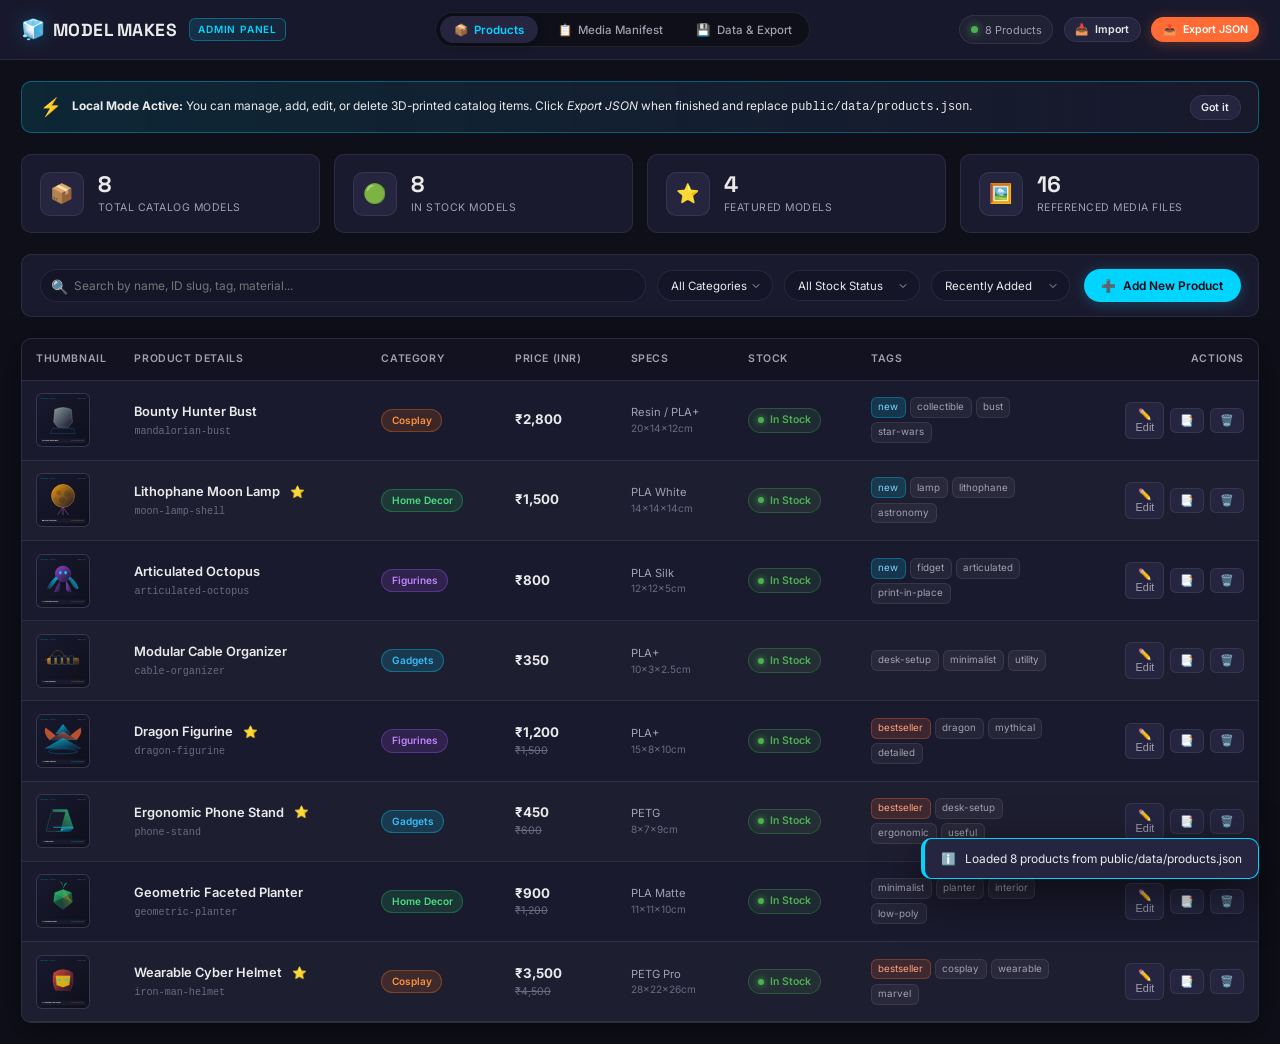
==== admin/admin.html @ 22fdd760 "Initial commit: Model Makes static storefront and admin panel" ====
<!DOCTYPE html>
<html lang="en">
<head>
  <meta charset="UTF-8">
  <meta name="viewport" content="width=device-width, initial-scale=1.0">
  <title>Model Makes — Local Admin Panel</title>
  
  <!-- Google Fonts: Inter & Space Grotesk -->
  <link rel="preconnect" href="https://fonts.googleapis.com">
  <link rel="preconnect" href="https://fonts.gstatic.com" crossorigin>
  <link href="https://fonts.googleapis.com/css2?family=Inter:wght@400;500;600;700&family=Space+Grotesk:wght@500;600;700&display=swap" rel="stylesheet">
  
  <!-- Admin Stylesheet -->
  <link rel="stylesheet" href="admin.css">
</head>
<body>

  <!-- Top Sticky Navigation Bar -->
  <header class="admin-header">
    <div class="header-container">
      <div class="brand-section">
        <div class="brand-logo">
          <span class="cube-icon">🧊</span>
          <span>MODEL MAKES</span>
        </div>
        <span class="brand-tag">Admin Panel</span>
      </div>

      <!-- Center Tabs -->
      <nav class="header-nav" aria-label="Main Navigation">
        <button id="nav-tab-products" class="nav-tab-btn active" data-tab="products">
          <span>📦</span> Products
        </button>
        <button id="nav-tab-manifest" class="nav-tab-btn" data-tab="manifest">
          <span>📋</span> Media Manifest
        </button>
        <button id="nav-tab-data" class="nav-tab-btn" data-tab="data">
          <span>💾</span> Data & Export
        </button>
      </nav>

      <!-- Right Header Actions -->
      <div class="header-actions">
        <div class="status-pill" id="storage-status-pill" title="Synchronized with local browser storage">
          <span class="status-dot synced" id="sync-dot"></span>
          <span id="product-count-badge">0 Products</span>
        </div>
        <button id="btn-quick-import" class="btn btn-secondary btn-sm" title="Import products.json">
          <span>📥</span> Import
        </button>
        <button id="btn-quick-export" class="btn btn-cta btn-sm" title="Export updated products.json">
          <span>📤</span> Export JSON
        </button>
      </div>
    </div>
  </header>

  <!-- Main Content Wrapper -->
  <main class="app-container">

    <!-- Information / CORS Notice Banner -->
    <section id="notice-banner" class="notice-banner">
      <div class="notice-content">
        <span class="notice-icon">⚡</span>
        <div>
          <strong>Local Mode Active:</strong> You can manage, add, edit, or delete 3D-printed catalog items. Click <em>Export JSON</em> when finished and replace <code>public/data/products.json</code>.
        </div>
      </div>
      <div class="notice-actions">
        <button id="btn-dismiss-notice" class="btn btn-secondary btn-sm">Got it</button>
      </div>
    </section>

    <!-- ==================== VIEW 1: PRODUCTS ==================== -->
    <section id="view-products" class="tab-view active">
      
      <!-- Stats Row -->
      <div class="stats-grid">
        <div class="stat-card">
          <div class="stat-icon-wrap">📦</div>
          <div class="stat-info">
            <div class="stat-value" id="stat-total-products">0</div>
            <div class="stat-label">Total Catalog Models</div>
          </div>
        </div>
        <div class="stat-card">
          <div class="stat-icon-wrap" style="color: var(--success);">🟢</div>
          <div class="stat-info">
            <div class="stat-value" id="stat-instock-products">0</div>
            <div class="stat-label">In Stock Models</div>
          </div>
        </div>
        <div class="stat-card">
          <div class="stat-icon-wrap" style="color: #FBBF24;">⭐</div>
          <div class="stat-info">
            <div class="stat-value" id="stat-featured-products">0</div>
            <div class="stat-label">Featured Models</div>
          </div>
        </div>
        <div class="stat-card">
          <div class="stat-icon-wrap" style="color: var(--accent);">🖼️</div>
          <div class="stat-info">
            <div class="stat-value" id="stat-media-assets">0</div>
            <div class="stat-label">Referenced Media Files</div>
          </div>
        </div>
      </div>

      <!-- Action & Filter Toolbar -->
      <div class="toolbar-card">
        <div class="toolbar-filters">
          <!-- Search Input -->
          <div class="search-box">
            <span class="search-icon">🔍</span>
            <input type="search" id="input-search" class="search-input" placeholder="Search by name, ID slug, tag, material...">
          </div>

          <!-- Category Filter -->
          <select id="select-filter-category" class="filter-select">
            <option value="all">All Categories</option>
            <option value="figurines">Figurines</option>
            <option value="gadgets">Gadgets</option>
            <option value="home-decor">Home Decor</option>
            <option value="cosplay">Cosplay</option>
          </select>

          <!-- Stock Filter -->
          <select id="select-filter-stock" class="filter-select">
            <option value="all">All Stock Status</option>
            <option value="inStock">In Stock Only</option>
            <option value="outOfStock">Out of Stock Only</option>
          </select>

          <!-- Sort Order -->
          <select id="select-sort" class="filter-select">
            <option value="newest">Recently Added</option>
            <option value="updated">Recently Updated</option>
            <option value="name-asc">Name (A-Z)</option>
            <option value="price-asc">Price: Low to High</option>
            <option value="price-desc">Price: High to Low</option>
          </select>
        </div>

        <button id="btn-open-add-modal" class="btn btn-accent">
          <span>➕</span> Add New Product
        </button>
      </div>

      <!-- Product List / Table -->
      <div class="table-wrapper">
        <table class="products-table" id="products-table">
          <thead>
            <tr>
              <th style="width: 70px;">Thumbnail</th>
              <th>Product Details</th>
              <th>Category</th>
              <th>Price (INR)</th>
              <th>Specs</th>
              <th>Stock</th>
              <th>Tags</th>
              <th style="text-align: right; width: 140px;">Actions</th>
            </tr>
          </thead>
          <tbody id="products-table-body">
            <!-- Dynamically populated via admin.js -->
          </tbody>
        </table>

        <!-- Empty State Container -->
        <div id="table-empty-state" class="empty-state" style="display: none;">
          <div class="empty-icon">🧊</div>
          <div class="empty-title">No products found</div>
          <div class="empty-desc">Try clearing your search filters or click "Add New Product" to create your first 3D-printed model item.</div>
          <button id="btn-empty-add" class="btn btn-accent btn-sm">➕ Add Product</button>
        </div>
      </div>
    </section>

    <!-- ==================== VIEW 2: MEDIA MANIFEST ==================== -->
    <section id="view-manifest" class="tab-view" style="display: none;">
      <div class="manifest-container">
        
        <div class="manifest-header-card">
          <div class="manifest-title-wrap">
            <h2>Media Manifest & Asset Checklist</h2>
            <p>Lists all media files referenced in <code>products.json</code>. Place these files in your <code>public/assets/images/</code> or <code>public/assets/videos/</code> folders.</p>
          </div>
          <div style="display: flex; gap: 0.5rem; flex-wrap: wrap;">
            <button id="btn-copy-manifest-list" class="btn btn-secondary btn-sm">
              <span>📋</span> Copy Path List
            </button>
            <button id="btn-copy-powershell-cmd" class="btn btn-primary btn-sm">
              <span>💻</span> Copy PowerShell Setup Script
            </button>
          </div>
        </div>

        <div id="manifest-summary-stats" style="color: var(--text-secondary); font-size: 0.85rem;">
          <!-- Dynamically populated -->
        </div>

        <div class="manifest-grid" id="manifest-grid">
          <!-- Dynamically populated via admin.js -->
        </div>
      </div>
    </section>

    <!-- ==================== VIEW 3: DATA MANAGEMENT ==================== -->
    <section id="view-data" class="tab-view" style="display: none;">
      <div class="data-mgmt-grid">

        <!-- Import Section -->
        <div class="data-card">
          <h2 class="data-card-title">
            <span>📥</span> Import Products JSON
          </h2>
          <p style="color: var(--text-secondary); font-size: 0.82rem;">
            Upload your existing <code>products.json</code> file, paste raw JSON, or attempt to load directly from the local dev server.
          </p>

          <!-- File Upload Zone -->
          <div class="file-drop-zone" id="json-drop-zone">
            <div class="file-drop-icon">📄</div>
            <div class="file-drop-text"><strong>Click to browse</strong> or drag & drop <code>products.json</code> here</div>
            <div class="file-drop-hint">Supports JSON files up to 10MB</div>
            <input type="file" id="input-json-file" accept=".json,application/json" style="display: none;">
          </div>

          <div style="display: flex; align-items: center; justify-content: space-between; margin-top: 0.5rem;">
            <label for="textarea-json-import" style="font-weight: 600; font-size: 0.78rem; color: var(--text-secondary);">Or Paste Raw JSON:</label>
            <button id="btn-try-fetch-server" class="btn btn-secondary btn-sm" title="Try fetching ../public/data/products.json">
              <span>🌐</span> Fetch from Server
            </button>
          </div>

          <textarea id="textarea-json-import" class="json-textarea" placeholder="Paste your products JSON array here... [ { &quot;id&quot;: ... } ]"></textarea>

          <div style="display: flex; gap: 0.75rem; justify-content: flex-end; align-items: center;">
            <label class="toggle-wrapper" style="font-size: 0.78rem; color: var(--text-secondary);">
              <input type="checkbox" id="check-import-merge" style="display:none;">
              <span class="toggle-switch"></span>
              Merge with existing products
            </label>
            <button id="btn-parse-json-import" class="btn btn-accent">Import Data</button>
          </div>
        </div>

        <!-- Export & Catalog Tools Section -->
        <div class="data-card">
          <h2 class="data-card-title">
            <span>📤</span> Export & Catalog Tools
          </h2>
          <p style="color: var(--text-secondary); font-size: 0.82rem;">
            Download your modified products database or copy raw JSON into your clipboard to paste into <code>public/data/products.json</code>.
          </p>

          <div style="display: flex; gap: 0.75rem; flex-wrap: wrap;">
            <button id="btn-download-json" class="btn btn-cta">
              <span>💾</span> Download products.json
            </button>
            <button id="btn-copy-raw-json" class="btn btn-secondary">
              <span>📋</span> Copy to Clipboard
            </button>
          </div>

          <div>
            <div style="display: flex; justify-content: space-between; align-items: center; margin-bottom: 0.4rem;">
              <span style="font-weight: 600; font-size: 0.78rem; color: var(--text-secondary);">Live JSON Output Preview:</span>
              <span id="json-size-indicator" style="font-size: 0.72rem; color: var(--text-muted);">0 bytes</span>
            </div>
            <textarea id="textarea-json-preview" class="json-textarea" readonly style="min-height: 180px;"></textarea>
          </div>

          <hr style="border: none; border-top: 1px solid var(--border);">

          <!-- Reset / Sample Data -->
          <div style="display: flex; flex-direction: column; gap: 0.75rem;">
            <h3 style="font-size: 0.85rem; color: var(--text-secondary);">Quick Catalog Presets:</h3>
            <div style="display: flex; gap: 0.75rem; flex-wrap: wrap;">
              <button id="btn-load-sample-data" class="btn btn-secondary btn-sm">
                <span>🪄</span> Reset to Sample Catalog
              </button>
              <button id="btn-clear-all-data" class="btn btn-danger btn-sm">
                <span>🗑️</span> Clear All Products
              </button>
            </div>
          </div>
        </div>

      </div>
    </section>

  </main>

  <!-- ==================== ADD / EDIT PRODUCT MODAL ==================== -->
  <div id="product-modal-backdrop" class="modal-backdrop">
    <div class="modal-card" role="dialog" aria-modal="true" aria-labelledby="modal-headline">
      
      <!-- Modal Header -->
      <div class="modal-header">
        <h2 id="modal-headline" class="modal-title">
          <span id="modal-title-icon">➕</span>
          <span id="modal-title-text">Add New Product</span>
        </h2>
        <button id="btn-modal-close" class="btn-close" aria-label="Close modal">&times;</button>
      </div>

      <!-- Modal Body (Form) -->
      <form id="product-form" class="modal-body" novalidate>
        
        <!-- Section 1: Basic Information -->
        <div class="form-section">
          <h3 class="section-title"><span>🏷️</span> Basic Information</h3>
          
          <div class="form-grid-2">
            <!-- Product Name -->
            <div class="form-group">
              <label class="form-label" for="form-name">
                <span>Product Name <span class="required">*</span></span>
              </label>
              <input type="text" id="form-name" class="form-input" placeholder="e.g. Dragon Figurine" required>
              <div id="error-name" class="form-hint" style="color: var(--danger); display: none;">Name is required</div>
            </div>

            <!-- Slug / ID -->
            <div class="form-group">
              <label class="form-label" for="form-slug">
                <span>Slug / ID <span class="required">*</span></span>
                <span class="form-hint">Used in URLs & assets</span>
              </label>
              <div class="slug-input-wrap">
                <input type="text" id="form-slug" class="form-input" placeholder="e.g. dragon-figurine" required>
                <button type="button" id="btn-slug-lock" class="btn-slug-lock" title="Toggle slug auto-generation">🔒</button>
              </div>
              <div id="error-slug" class="form-hint" style="color: var(--danger); display: none;">Valid unique slug is required</div>
            </div>
          </div>

          <div class="form-grid-2">
            <!-- Category -->
            <div class="form-group">
              <label class="form-label" for="form-category">
                <span>Category <span class="required">*</span></span>
              </label>
              <select id="form-category" class="form-select" required>
                <option value="figurines">Figurines</option>
                <option value="gadgets">Gadgets</option>
                <option value="home-decor">Home Decor</option>
                <option value="cosplay">Cosplay</option>
              </select>
            </div>

            <!-- Tags Selection -->
            <div class="form-group">
              <label class="form-label">
                <span>Tags</span>
                <span class="form-hint">Badges & highlights</span>
              </label>
              <div class="tags-selector-wrap" id="tags-selector-container">
                <span class="tag-select-pill" data-tag="new">✨ new</span>
                <span class="tag-select-pill" data-tag="bestseller">🔥 bestseller</span>
                <span class="tag-select-pill" data-tag="limited">⚡ limited</span>
                <span class="tag-select-pill" data-tag="custom">🛠️ custom</span>
                <div class="custom-tag-input-wrap">
                  <input type="text" id="input-custom-tag" class="form-input custom-tag-input" placeholder="+ custom tag">
                  <button type="button" id="btn-add-custom-tag" class="btn btn-secondary btn-sm" style="padding: 0.35rem 0.55rem;">+</button>
                </div>
              </div>
            </div>
          </div>

          <!-- Description -->
          <div class="form-group">
            <label class="form-label" for="form-description">
              <span>Description</span>
              <span class="form-hint">Maker notes, finish details & dimensions</span>
            </label>
            <textarea id="form-description" class="form-textarea" placeholder="Detailed dragon model, 15cm tall. PLA+ with hand-painted finish."></textarea>
          </div>
        </div>

        <!-- Section 2: Pricing & Inventory -->
        <div class="form-section">
          <h3 class="section-title"><span>💰</span> Pricing & Inventory</h3>
          
          <div class="form-grid-4">
            <!-- Price -->
            <div class="form-group">
              <label class="form-label" for="form-price">
                <span>Price (₹) <span class="required">*</span></span>
              </label>
              <input type="number" id="form-price" class="form-input" min="0" step="1" placeholder="1200" required>
              <div id="error-price" class="form-hint" style="color: var(--danger); display: none;">Must be a positive number</div>
            </div>

            <!-- MRP -->
            <div class="form-group">
              <label class="form-label" for="form-mrp">
                <span>MRP (₹ Strikethrough)</span>
              </label>
              <input type="number" id="form-mrp" class="form-input" min="0" step="1" placeholder="1500">
            </div>

            <!-- In Stock Toggle -->
            <div class="form-group">
              <label class="form-label">
                <span>Inventory Status</span>
              </label>
              <label class="toggle-wrapper">
                <input type="checkbox" id="form-instock" checked style="display:none;">
                <span class="toggle-switch"></span>
                <span id="label-instock-status" style="font-weight: 500;">In Stock</span>
              </label>
            </div>

            <!-- Featured Toggle -->
            <div class="form-group">
              <label class="form-label">
                <span>Featured Showcase</span>
              </label>
              <label class="toggle-wrapper">
                <input type="checkbox" id="form-featured" style="display:none;">
                <span class="toggle-switch"></span>
                <span id="label-featured-status" style="font-weight: 500;">Homepage Star</span>
              </label>
            </div>
          </div>
        </div>

        <!-- Section 3: Technical 3D-Print Specifications -->
        <div class="form-section">
          <h3 class="section-title"><span>⚙️</span> 3D-Print Specifications</h3>
          
          <div class="form-grid-4">
            <!-- Material -->
            <div class="form-group">
              <label class="form-label" for="form-material">
                <span>Material</span>
              </label>
              <input type="text" id="form-material" class="form-input" list="material-suggestions" placeholder="PLA+">
              <datalist id="material-suggestions">
                <option value="PLA">
                <option value="PLA+">
                <option value="Silk PLA">
                <option value="PETG">
                <option value="ABS">
                <option value="TPU">
                <option value="Resin">
                <option value="Carbon Fiber PLA">
              </datalist>
            </div>

            <!-- Dimensions -->
            <div class="form-group">
              <label class="form-label" for="form-dimensions">
                <span>Dimensions</span>
              </label>
              <input type="text" id="form-dimensions" class="form-input" placeholder="15 × 8 × 10 cm">
            </div>

            <!-- Weight -->
            <div class="form-group">
              <label class="form-label" for="form-weight">
                <span>Weight</span>
              </label>
              <input type="text" id="form-weight" class="form-input" placeholder="120g">
            </div>

            <!-- Print Time -->
            <div class="form-group">
              <label class="form-label" for="form-print-time">
                <span>Print Time</span>
              </label>
              <input type="text" id="form-print-time" class="form-input" placeholder="6 hours">
            </div>
          </div>
        </div>

        <!-- Section 4: Media Assets -->
        <div class="form-section">
          <h3 class="section-title"><span>🖼️</span> Media Assets & Photos</h3>
          
          <div class="media-box">
            <div class="media-helper-alert">
              <span>💡</span>
              <div>
                Images are automatically assigned standard relative paths: <code>assets/images/{slug}-{index}.webp</code>.<br>
                When ready, copy your rendered/photo files into <code>public/assets/images/</code> and <code>public/assets/videos/</code>.
              </div>
            </div>

            <!-- Images Preview Grid -->
            <div>
              <div style="display: flex; justify-content: space-between; align-items: center; margin-bottom: 0.65rem;">
                <label style="font-weight: 600; font-size: 0.8rem; color: var(--text-secondary);">Product Images (Cover is first):</label>
                <span id="images-count-badge" style="font-size: 0.72rem; color: var(--text-muted);">0 images</span>
              </div>
              <div id="images-preview-grid" class="images-preview-grid">
                <!-- Dynamically rendered image preview cards -->
              </div>
            </div>

            <!-- Upload / Add Image Files -->
            <div style="display: flex; gap: 0.75rem; flex-wrap: wrap;">
              <label class="btn btn-secondary btn-sm" style="cursor: pointer;">
                <span>📁</span> Select Local Images
                <input type="file" id="input-image-files" multiple accept="image/*" style="display: none;">
              </label>
              
              <div style="display: flex; gap: 0.4rem; flex: 1; min-width: 260px;">
                <input type="text" id="input-manual-image-path" class="form-input" placeholder="Or enter manual relative path (e.g. assets/images/model-1.webp)">
                <button type="button" id="btn-add-manual-image" class="btn btn-secondary btn-sm">Add</button>
              </div>
            </div>

            <hr style="border: none; border-top: 1px solid var(--border); margin: 0.25rem 0;">

            <!-- GIF & Video Inputs -->
            <div class="form-grid-2">
              <!-- Spin GIF -->
              <div class="form-group">
                <label class="form-label" for="form-gif">
                  <span>Turntable / Spin GIF</span>
                  <span class="form-hint">assets/images/...</span>
                </label>
                <div style="display: flex; gap: 0.4rem;">
                  <input type="text" id="form-gif" class="form-input" placeholder="assets/images/dragon-spin.gif">
                  <label class="btn btn-secondary btn-sm btn-icon-only" title="Select GIF file" style="cursor: pointer; display: flex; align-items: center; justify-content: center;">
                    🎞️
                    <input type="file" id="input-gif-file" accept="image/gif" style="display:none;">
                  </label>
                </div>
              </div>

              <!-- 360 Video -->
              <div class="form-group">
                <label class="form-label" for="form-video">
                  <span>360° Video</span>
                  <span class="form-hint">assets/videos/...</span>
                </label>
                <div style="display: flex; gap: 0.4rem;">
                  <input type="text" id="form-video" class="form-input" placeholder="assets/videos/dragon-360.mp4">
                  <label class="btn btn-secondary btn-sm btn-icon-only" title="Select Video file" style="cursor: pointer; display: flex; align-items: center; justify-content: center;">
                    🎥
                    <input type="file" id="input-video-file" accept="video/mp4,video/webm" style="display:none;">
                  </label>
                </div>
              </div>
            </div>

          </div>
        </div>

      </form>

      <!-- Modal Footer -->
      <div class="modal-footer">
        <button type="button" id="btn-modal-cancel" class="btn btn-secondary">Cancel</button>
        <button type="button" id="btn-modal-save" class="btn btn-accent">Save Product</button>
      </div>

    </div>
  </div>

  <!-- ==================== GENERIC CONFIRMATION MODAL ==================== -->
  <div id="confirm-modal-backdrop" class="modal-backdrop">
    <div class="modal-card" style="max-width: 440px;" role="dialog" aria-modal="true">
      <div class="modal-header">
        <h3 id="confirm-title" class="modal-title" style="font-size: 1.1rem;">Confirm Action</h3>
        <button id="btn-confirm-close" class="btn-close">&times;</button>
      </div>
      <div class="modal-body" style="padding: 1.25rem 1.75rem;">
        <p id="confirm-message" style="color: var(--text-secondary); font-size: 0.88rem; line-height: 1.5;"></p>
      </div>
      <div class="modal-footer">
        <button id="btn-confirm-cancel" class="btn btn-secondary btn-sm">Cancel</button>
        <button id="btn-confirm-proceed" class="btn btn-danger btn-sm">Proceed</button>
      </div>
    </div>
  </div>

  <!-- Toast Notification Container -->
  <div id="toast-container" class="toast-container" aria-live="polite"></div>

  <!-- Admin JavaScript Engine -->
  <script src="admin.js"></script>
</body>
</html>
---- admin/admin.css ----
/* ==========================================================================
   MODEL MAKES - LOCAL ADMIN PANEL STYLESHEET
   Dark Maker / Cyberpunk Theme
   ========================================================================== */

:root {
  --bg-primary: #0F0F1A;
  --bg-secondary: #1A1A2E;
  --bg-card: #252540;
  --bg-card-hover: #2B2B4A;
  --bg-hover: #2E2E4A;
  --bg-input: #151528;
  --text-primary: #EAEAEA;
  --text-secondary: #A0A0B0;
  --text-muted: #6B6B80;
  --accent: #00D4FF;
  --accent-hover: #00B8E0;
  --accent-glow: rgba(0, 212, 255, 0.25);
  --cta: #FF6B35;
  --cta-hover: #E55A2B;
  --cta-glow: rgba(255, 107, 53, 0.3);
  --success: #4CAF50;
  --success-glow: rgba(76, 175, 80, 0.25);
  --danger: #E74C3C;
  --danger-hover: #C0392B;
  --danger-glow: rgba(231, 76, 60, 0.25);
  --warning: #F39C12;
  --border: rgba(255, 255, 255, 0.08);
  --border-hover: rgba(255, 255, 255, 0.16);
  --border-accent: rgba(0, 212, 255, 0.35);
  --shadow: 0 8px 32px rgba(0, 0, 0, 0.45);
  --shadow-lg: 0 16px 48px rgba(0, 0, 0, 0.6);
  --radius-sm: 6px;
  --radius-md: 10px;
  --radius-lg: 16px;
  --radius-full: 9999px;
  --transition-fast: 0.15s ease;
  --transition-base: 0.25s ease;
  --font-body: 'Inter', -apple-system, BlinkMacSystemFont, 'Segoe UI', Roboto, sans-serif;
  --font-heading: 'Space Grotesk', -apple-system, BlinkMacSystemFont, sans-serif;
  --font-mono: 'JetBrains Mono', 'Fira Code', 'Consolas', monospace;
}

/* ----------------- Reset & Base ----------------- */
*, *::before, *::after {
  box-sizing: border-box;
  margin: 0;
  padding: 0;
}

html, body {
  min-height: 100vh;
  background-color: var(--bg-primary);
  color: var(--text-primary);
  font-family: var(--font-body);
  font-size: 14px;
  line-height: 1.5;
  -webkit-font-smoothing: antialiased;
  -moz-osx-font-smoothing: grayscale;
}

/* Custom Scrollbar */
::-webkit-scrollbar {
  width: 8px;
  height: 8px;
}
::-webkit-scrollbar-track {
  background: var(--bg-primary);
}
::-webkit-scrollbar-thumb {
  background: var(--bg-hover);
  border-radius: var(--radius-full);
}
::-webkit-scrollbar-thumb:hover {
  background: var(--border-hover);
}

/* ----------------- Header Bar ----------------- */
.admin-header {
  position: sticky;
  top: 0;
  z-index: 100;
  background: rgba(26, 26, 46, 0.92);
  backdrop-filter: blur(14px);
  -webkit-backdrop-filter: blur(14px);
  border-bottom: 1px solid var(--border);
  padding: 0.85rem 1.5rem;
}

.header-container {
  max-width: 1400px;
  margin: 0 auto;
  display: flex;
  align-items: center;
  justify-content: space-between;
  gap: 1.5rem;
}

.brand-section {
  display: flex;
  align-items: center;
  gap: 0.85rem;
  text-decoration: none;
}

.brand-logo {
  display: flex;
  align-items: center;
  gap: 0.5rem;
  font-family: var(--font-heading);
  font-size: 1.25rem;
  font-weight: 700;
  letter-spacing: 0.5px;
  color: var(--text-primary);
}

.brand-logo .cube-icon {
  font-size: 1.4rem;
  filter: drop-shadow(0 0 10px var(--accent-glow));
}

.brand-tag {
  background: linear-gradient(135deg, rgba(0, 212, 255, 0.15), rgba(0, 212, 255, 0.05));
  color: var(--accent);
  border: 1px solid var(--border-accent);
  padding: 0.2rem 0.6rem;
  border-radius: var(--radius-sm);
  font-size: 0.72rem;
  font-weight: 600;
  text-transform: uppercase;
  letter-spacing: 0.8px;
}

/* Navigation Tabs */
.header-nav {
  display: flex;
  align-items: center;
  gap: 0.4rem;
  background: var(--bg-primary);
  padding: 0.25rem;
  border-radius: var(--radius-full);
  border: 1px solid var(--border);
}

.nav-tab-btn {
  background: transparent;
  border: none;
  color: var(--text-secondary);
  font-family: var(--font-body);
  font-size: 0.82rem;
  font-weight: 500;
  padding: 0.45rem 1rem;
  border-radius: var(--radius-full);
  cursor: pointer;
  display: flex;
  align-items: center;
  gap: 0.45rem;
  transition: all var(--transition-fast);
}

.nav-tab-btn:hover {
  color: var(--text-primary);
  background: rgba(255, 255, 255, 0.04);
}

.nav-tab-btn.active {
  background: var(--bg-card);
  color: var(--accent);
  box-shadow: 0 2px 8px rgba(0, 0, 0, 0.3);
  font-weight: 600;
}

.header-actions {
  display: flex;
  align-items: center;
  gap: 0.75rem;
}

.status-pill {
  display: flex;
  align-items: center;
  gap: 0.5rem;
  background: rgba(255, 255, 255, 0.04);
  border: 1px solid var(--border);
  padding: 0.4rem 0.75rem;
  border-radius: var(--radius-full);
  font-size: 0.78rem;
  color: var(--text-secondary);
}

.status-dot {
  width: 7px;
  height: 7px;
  border-radius: 50%;
  background: var(--success);
  box-shadow: 0 0 8px var(--success);
}

.status-dot.synced {
  background: var(--success);
  box-shadow: 0 0 8px var(--success);
}

.status-dot.unsaved {
  background: var(--warning);
  box-shadow: 0 0 8px var(--warning);
}

/* ----------------- Buttons ----------------- */
.btn {
  display: inline-flex;
  align-items: center;
  justify-content: center;
  gap: 0.5rem;
  font-family: var(--font-body);
  font-size: 0.85rem;
  font-weight: 600;
  padding: 0.55rem 1.15rem;
  border-radius: var(--radius-full);
  border: 1px solid transparent;
  cursor: pointer;
  transition: all var(--transition-fast);
  white-space: nowrap;
  text-decoration: none;
}

.btn:disabled {
  opacity: 0.5;
  cursor: not-allowed;
  pointer-events: none;
}

.btn-primary, .btn-accent {
  background: var(--accent);
  color: #080812;
  box-shadow: 0 2px 14px var(--accent-glow);
}
.btn-primary:hover, .btn-accent:hover {
  background: var(--accent-hover);
  box-shadow: 0 4px 20px rgba(0, 212, 255, 0.45);
  transform: translateY(-1px);
}

.btn-cta {
  background: var(--cta);
  color: #FFFFFF;
  box-shadow: 0 2px 14px var(--cta-glow);
}
.btn-cta:hover {
  background: var(--cta-hover);
  box-shadow: 0 4px 20px rgba(255, 107, 53, 0.45);
  transform: translateY(-1px);
}

.btn-secondary {
  background: var(--bg-card);
  color: var(--text-primary);
  border-color: var(--border);
}
.btn-secondary:hover {
  background: var(--bg-hover);
  border-color: var(--border-hover);
  color: #FFFFFF;
}

.btn-danger {
  background: rgba(231, 76, 60, 0.15);
  color: #FF7B72;
  border-color: rgba(231, 76, 60, 0.3);
}
.btn-danger:hover {
  background: var(--danger);
  color: #FFFFFF;
  border-color: var(--danger);
  box-shadow: 0 2px 12px var(--danger-glow);
}

.btn-sm {
  padding: 0.35rem 0.75rem;
  font-size: 0.76rem;
}

.btn-icon-only {
  padding: 0.5rem;
  border-radius: var(--radius-sm);
  width: 32px;
  height: 32px;
}

/* ----------------- App Layout ----------------- */
.app-container {
  max-width: 1400px;
  margin: 0 auto;
  padding: 1.5rem;
}

/* Notification Banner */
.notice-banner {
  background: linear-gradient(90deg, rgba(0, 212, 255, 0.12), rgba(26, 26, 46, 0.9));
  border: 1px solid var(--border-accent);
  border-radius: var(--radius-md);
  padding: 0.85rem 1.25rem;
  margin-bottom: 1.5rem;
  display: flex;
  align-items: center;
  justify-content: space-between;
  gap: 1rem;
}
.notice-banner.hidden {
  display: none !important;
}
.notice-content {
  display: flex;
  align-items: center;
  gap: 0.75rem;
  font-size: 0.85rem;
  color: var(--text-primary);
}
.notice-icon {
  font-size: 1.25rem;
  color: var(--accent);
}
.notice-actions {
  display: flex;
  align-items: center;
  gap: 0.5rem;
}

/* ----------------- Stats Row ----------------- */
.stats-grid {
  display: grid;
  grid-template-columns: repeat(auto-fit, minmax(220px, 1fr));
  gap: 1rem;
  margin-bottom: 1.5rem;
}

.stat-card {
  background: var(--bg-secondary);
  border: 1px solid var(--border);
  border-radius: var(--radius-md);
  padding: 1.15rem 1.25rem;
  display: flex;
  align-items: center;
  gap: 1rem;
  transition: transform var(--transition-fast), border-color var(--transition-fast);
}
.stat-card:hover {
  border-color: var(--border-hover);
  transform: translateY(-2px);
}
.stat-icon-wrap {
  width: 44px;
  height: 44px;
  border-radius: var(--radius-md);
  background: var(--bg-card);
  display: flex;
  align-items: center;
  justify-content: center;
  font-size: 1.35rem;
  color: var(--accent);
  border: 1px solid var(--border);
}
.stat-info .stat-value {
  font-family: var(--font-heading);
  font-size: 1.6rem;
  font-weight: 700;
  line-height: 1.2;
  color: var(--text-primary);
}
.stat-info .stat-label {
  font-size: 0.75rem;
  color: var(--text-secondary);
  text-transform: uppercase;
  letter-spacing: 0.5px;
  margin-top: 0.15rem;
}

/* ----------------- Filter & Action Toolbar ----------------- */
.toolbar-card {
  background: var(--bg-secondary);
  border: 1px solid var(--border);
  border-radius: var(--radius-md);
  padding: 1rem 1.25rem;
  margin-bottom: 1.5rem;
  display: flex;
  flex-wrap: wrap;
  align-items: center;
  justify-content: space-between;
  gap: 1rem;
}

.toolbar-filters {
  display: flex;
  flex-wrap: wrap;
  align-items: center;
  gap: 0.75rem;
  flex: 1;
}

.search-box {
  position: relative;
  min-width: 260px;
  flex: 1;
}
.search-icon {
  position: absolute;
  left: 0.85rem;
  top: 50%;
  transform: translateY(-50%);
  color: var(--text-muted);
  pointer-events: none;
}
.search-input {
  width: 100%;
  background: var(--bg-input);
  border: 1px solid var(--border);
  color: var(--text-primary);
  border-radius: var(--radius-full);
  padding: 0.55rem 1rem 0.55rem 2.4rem;
  font-size: 0.85rem;
  font-family: var(--font-body);
  transition: all var(--transition-fast);
}
.search-input:focus {
  outline: none;
  border-color: var(--accent);
  box-shadow: 0 0 0 3px var(--accent-glow);
}

.filter-select {
  background: var(--bg-input);
  border: 1px solid var(--border);
  color: var(--text-primary);
  border-radius: var(--radius-full);
  padding: 0.55rem 1.8rem 0.55rem 0.95rem;
  font-size: 0.82rem;
  font-family: var(--font-body);
  cursor: pointer;
  appearance: none;
  -webkit-appearance: none;
  background-image: url("data:image/svg+xml,%3Csvg xmlns='http://www.w3.org/2000/svg' width='12' height='12' viewBox='0 0 24 24' fill='none' stroke='%23A0A0B0' stroke-width='2' stroke-linecap='round' stroke-linejoin='round'%3E%3Cpath d='m6 9 6 6 6-6'/%3E%3C/svg%3E");
  background-repeat: no-repeat;
  background-position: right 0.75rem center;
  transition: all var(--transition-fast);
}
.filter-select:focus {
  outline: none;
  border-color: var(--accent);
}

/* ----------------- Products Table ----------------- */
.table-wrapper {
  background: var(--bg-secondary);
  border: 1px solid var(--border);
  border-radius: var(--radius-md);
  overflow: hidden;
  box-shadow: var(--shadow);
}

.products-table {
  width: 100%;
  border-collapse: collapse;
  text-align: left;
}

.products-table th {
  background: rgba(15, 15, 26, 0.7);
  color: var(--text-secondary);
  font-size: 0.75rem;
  font-weight: 600;
  text-transform: uppercase;
  letter-spacing: 0.6px;
  padding: 0.9rem 1rem;
  border-bottom: 1px solid var(--border);
  white-space: nowrap;
}

.products-table td {
  padding: 0.9rem 1rem;
  border-bottom: 1px solid var(--border);
  vertical-align: middle;
  font-size: 0.86rem;
}

.products-table tbody tr {
  transition: background var(--transition-fast);
}
.products-table tbody tr:nth-child(even) {
  background: rgba(255, 255, 255, 0.015);
}
.products-table tbody tr:hover {
  background: var(--bg-hover);
}

/* Product Row Specifics */
.product-thumb-wrap {
  width: 54px;
  height: 54px;
  border-radius: var(--radius-sm);
  background: var(--bg-card);
  border: 1px solid var(--border);
  overflow: hidden;
  display: flex;
  align-items: center;
  justify-content: center;
  position: relative;
  flex-shrink: 0;
}
.product-thumb-img {
  width: 100%;
  height: 100%;
  object-fit: cover;
  display: block;
}
.product-thumb-placeholder {
  font-size: 1.5rem;
  color: var(--text-muted);
}

.product-meta {
  display: flex;
  flex-direction: column;
  gap: 0.2rem;
}
.product-title {
  font-weight: 600;
  color: var(--text-primary);
  font-size: 0.92rem;
  display: flex;
  align-items: center;
  gap: 0.4rem;
}
.product-slug {
  font-family: var(--font-mono);
  font-size: 0.72rem;
  color: var(--text-muted);
}

/* Badges & Pills */
.badge {
  display: inline-flex;
  align-items: center;
  gap: 0.35rem;
  padding: 0.22rem 0.65rem;
  border-radius: var(--radius-full);
  font-size: 0.72rem;
  font-weight: 600;
  text-transform: capitalize;
  white-space: nowrap;
}

/* Category Specific Colors */
.badge-category {
  background: rgba(255, 255, 255, 0.06);
  color: var(--text-secondary);
  border: 1px solid var(--border);
}
.badge-category[data-cat="figurines"] {
  background: rgba(168, 85, 247, 0.15);
  color: #C084FC;
  border-color: rgba(168, 85, 247, 0.35);
}
.badge-category[data-cat="gadgets"] {
  background: rgba(0, 212, 255, 0.15);
  color: #38BDF8;
  border-color: rgba(0, 212, 255, 0.35);
}
.badge-category[data-cat="home-decor"] {
  background: rgba(34, 197, 94, 0.15);
  color: #4ADE80;
  border-color: rgba(34, 197, 94, 0.35);
}
.badge-category[data-cat="cosplay"] {
  background: rgba(249, 115, 22, 0.15);
  color: #FB923C;
  border-color: rgba(249, 115, 22, 0.35);
}

/* Stock Badges */
.badge-stock {
  display: inline-flex;
  align-items: center;
  gap: 0.4rem;
  padding: 0.25rem 0.65rem;
  border-radius: var(--radius-full);
  font-size: 0.75rem;
  font-weight: 600;
}
.badge-stock.in-stock {
  background: rgba(76, 175, 80, 0.12);
  color: #4CAF50;
  border: 1px solid rgba(76, 175, 80, 0.3);
}
.badge-stock.in-stock::before {
  content: '';
  width: 6px;
  height: 6px;
  border-radius: 50%;
  background: #4CAF50;
  box-shadow: 0 0 6px #4CAF50;
}
.badge-stock.out-stock {
  background: rgba(231, 76, 60, 0.12);
  color: #FF7B72;
  border: 1px solid rgba(231, 76, 60, 0.3);
}
.badge-stock.out-stock::before {
  content: '';
  width: 6px;
  height: 6px;
  border-radius: 50%;
  background: #FF7B72;
}

/* Star / Featured */
.badge-featured {
  color: #FBBF24;
  font-size: 0.85rem;
  margin-left: 0.25rem;
}

/* Price Display */
.price-display {
  display: flex;
  flex-direction: column;
}
.price-current {
  font-weight: 700;
  font-size: 0.95rem;
  color: var(--text-primary);
}
.price-mrp {
  font-size: 0.75rem;
  color: var(--text-muted);
  text-decoration: line-through;
}

/* Tag Pills */
.tags-cell {
  display: flex;
  flex-wrap: wrap;
  gap: 0.3rem;
  max-width: 180px;
}
.tag-pill {
  font-size: 0.7rem;
  padding: 0.15rem 0.45rem;
  border-radius: var(--radius-sm);
  background: rgba(255, 255, 255, 0.05);
  border: 1px solid var(--border);
  color: var(--text-secondary);
}
.tag-pill.tag-bestseller {
  background: rgba(255, 107, 53, 0.15);
  color: #FFA07A;
  border-color: rgba(255, 107, 53, 0.3);
}
.tag-pill.tag-new {
  background: rgba(0, 212, 255, 0.15);
  color: #7DD3FC;
  border-color: rgba(0, 212, 255, 0.3);
}

/* Action Buttons inside Table */
.table-actions {
  display: flex;
  align-items: center;
  gap: 0.4rem;
}
.btn-action {
  background: var(--bg-card);
  border: 1px solid var(--border);
  color: var(--text-secondary);
  padding: 0.35rem 0.65rem;
  border-radius: var(--radius-sm);
  font-size: 0.78rem;
  cursor: pointer;
  transition: all var(--transition-fast);
  display: inline-flex;
  align-items: center;
  gap: 0.3rem;
}
.btn-action:hover {
  background: var(--bg-hover);
  color: var(--text-primary);
  border-color: var(--border-hover);
}
.btn-action.action-delete:hover {
  background: rgba(231, 76, 60, 0.2);
  color: #FF7B72;
  border-color: rgba(231, 76, 60, 0.4);
}

/* Empty State */
.empty-state {
  padding: 4rem 2rem;
  text-align: center;
  display: flex;
  flex-direction: column;
  align-items: center;
  justify-content: center;
  gap: 1rem;
}
.empty-icon {
  font-size: 3rem;
  color: var(--text-muted);
  filter: drop-shadow(0 0 10px rgba(255, 255, 255, 0.05));
}
.empty-title {
  font-family: var(--font-heading);
  font-size: 1.25rem;
  color: var(--text-primary);
}
.empty-desc {
  font-size: 0.85rem;
  color: var(--text-secondary);
  max-width: 420px;
}

/* ----------------- Modal Dialog ----------------- */
.modal-backdrop {
  position: fixed;
  inset: 0;
  background: rgba(8, 8, 18, 0.78);
  backdrop-filter: blur(8px);
  -webkit-backdrop-filter: blur(8px);
  z-index: 1000;
  display: flex;
  align-items: center;
  justify-content: center;
  padding: 1.5rem;
  opacity: 0;
  visibility: hidden;
  transition: all var(--transition-base);
}

.modal-backdrop.active {
  opacity: 1;
  visibility: visible;
}

.modal-card {
  background: var(--bg-secondary);
  border: 1px solid var(--border);
  border-radius: var(--radius-lg);
  box-shadow: var(--shadow-lg);
  width: 100%;
  max-width: 820px;
  max-height: 90vh;
  display: flex;
  flex-direction: column;
  overflow: hidden;
  transform: scale(0.95) translateY(10px);
  transition: transform var(--transition-base);
}

.modal-backdrop.active .modal-card {
  transform: scale(1) translateY(0);
}

.modal-header {
  padding: 1.25rem 1.75rem;
  border-bottom: 1px solid var(--border);
  display: flex;
  align-items: center;
  justify-content: space-between;
  background: rgba(15, 15, 26, 0.5);
}

.modal-title {
  font-family: var(--font-heading);
  font-size: 1.25rem;
  font-weight: 700;
  color: var(--text-primary);
  display: flex;
  align-items: center;
  gap: 0.5rem;
}

.btn-close {
  background: transparent;
  border: none;
  color: var(--text-muted);
  font-size: 1.4rem;
  cursor: pointer;
  padding: 0.25rem;
  line-height: 1;
  border-radius: var(--radius-sm);
  transition: all var(--transition-fast);
}
.btn-close:hover {
  color: var(--text-primary);
  background: rgba(255, 255, 255, 0.05);
}

.modal-body {
  padding: 1.5rem 1.75rem;
  overflow-y: auto;
  display: flex;
  flex-direction: column;
  gap: 1.5rem;
}

.modal-footer {
  padding: 1.1rem 1.75rem;
  border-top: 1px solid var(--border);
  display: flex;
  align-items: center;
  justify-content: flex-end;
  gap: 0.75rem;
  background: rgba(15, 15, 26, 0.6);
}

/* ----------------- Form Layout & Fields ----------------- */
.form-section {
  display: flex;
  flex-direction: column;
  gap: 1rem;
  border-bottom: 1px solid var(--border);
  padding-bottom: 1.5rem;
}
.form-section:last-child {
  border-bottom: none;
  padding-bottom: 0;
}

.section-title {
  font-family: var(--font-heading);
  font-size: 0.95rem;
  font-weight: 600;
  color: var(--accent);
  display: flex;
  align-items: center;
  gap: 0.5rem;
  letter-spacing: 0.3px;
}

.form-grid-2 {
  display: grid;
  grid-template-columns: 1fr 1fr;
  gap: 1rem;
}

.form-grid-3 {
  display: grid;
  grid-template-columns: 1fr 1fr 1fr;
  gap: 1rem;
}

.form-grid-4 {
  display: grid;
  grid-template-columns: repeat(4, 1fr);
  gap: 1rem;
}

.form-group {
  display: flex;
  flex-direction: column;
  gap: 0.35rem;
}

.form-label {
  font-size: 0.78rem;
  font-weight: 600;
  color: var(--text-secondary);
  display: flex;
  align-items: center;
  justify-content: space-between;
}

.form-label .required {
  color: var(--cta);
  margin-left: 0.2rem;
}

.form-hint {
  font-size: 0.72rem;
  color: var(--text-muted);
}

.form-input, .form-textarea, .form-select {
  background: var(--bg-input);
  border: 1px solid var(--border);
  color: var(--text-primary);
  border-radius: var(--radius-sm);
  padding: 0.55rem 0.75rem;
  font-size: 0.85rem;
  font-family: var(--font-body);
  transition: all var(--transition-fast);
  width: 100%;
}

.form-input:focus, .form-textarea:focus, .form-select:focus {
  outline: none;
  border-color: var(--accent);
  box-shadow: 0 0 0 2px var(--accent-glow);
}

.form-input.is-invalid, .form-textarea.is-invalid {
  border-color: var(--danger);
  box-shadow: 0 0 0 2px var(--danger-glow);
}

.form-input[readonly] {
  opacity: 0.75;
  background: rgba(0, 0, 0, 0.25);
  cursor: not-allowed;
}

.slug-input-wrap {
  display: flex;
  gap: 0.4rem;
}
.slug-input-wrap .form-input {
  font-family: var(--font-mono);
  font-size: 0.82rem;
}
.btn-slug-lock {
  background: var(--bg-card);
  border: 1px solid var(--border);
  color: var(--text-secondary);
  border-radius: var(--radius-sm);
  padding: 0 0.65rem;
  cursor: pointer;
}

.form-textarea {
  min-height: 80px;
  resize: vertical;
}

/* Custom Checkbox / Toggle */
.toggle-wrapper {
  display: flex;
  align-items: center;
  gap: 0.75rem;
  padding: 0.55rem 0;
  cursor: pointer;
  user-select: none;
}

.toggle-switch {
  position: relative;
  width: 44px;
  height: 24px;
  background: var(--bg-card);
  border: 1px solid var(--border);
  border-radius: var(--radius-full);
  transition: all var(--transition-fast);
  flex-shrink: 0;
}

.toggle-switch::after {
  content: '';
  position: absolute;
  top: 2px;
  left: 2px;
  width: 18px;
  height: 18px;
  border-radius: 50%;
  background: var(--text-secondary);
  transition: all var(--transition-fast);
}

input[type="checkbox"]:checked + .toggle-switch {
  background: var(--accent);
  border-color: var(--accent);
}

input[type="checkbox"]:checked + .toggle-switch::after {
  transform: translateX(20px);
  background: #080812;
}

/* Tag Selector in Form */
.tags-selector-wrap {
  display: flex;
  flex-wrap: wrap;
  gap: 0.5rem;
  align-items: center;
}

.tag-select-pill {
  background: var(--bg-card);
  border: 1px solid var(--border);
  color: var(--text-secondary);
  padding: 0.35rem 0.85rem;
  border-radius: var(--radius-full);
  font-size: 0.78rem;
  font-weight: 500;
  cursor: pointer;
  user-select: none;
  transition: all var(--transition-fast);
  display: inline-flex;
  align-items: center;
  gap: 0.4rem;
}

.tag-select-pill:hover {
  border-color: var(--border-hover);
  color: var(--text-primary);
}

.tag-select-pill.active {
  background: rgba(0, 212, 255, 0.15);
  border-color: var(--accent);
  color: var(--accent);
  font-weight: 600;
}

.custom-tag-input-wrap {
  display: flex;
  align-items: center;
  gap: 0.3rem;
}
.custom-tag-input {
  width: 110px;
  padding: 0.35rem 0.65rem;
  font-size: 0.78rem;
}

/* ----------------- Media Management in Form ----------------- */
.media-box {
  background: var(--bg-card);
  border: 1px solid var(--border);
  border-radius: var(--radius-md);
  padding: 1.15rem;
  display: flex;
  flex-direction: column;
  gap: 1rem;
}

.media-helper-alert {
  background: rgba(0, 212, 255, 0.08);
  border: 1px solid var(--border-accent);
  border-radius: var(--radius-sm);
  padding: 0.65rem 0.9rem;
  font-size: 0.78rem;
  color: #BAE6FD;
  display: flex;
  align-items: flex-start;
  gap: 0.5rem;
  line-height: 1.4;
}

.images-preview-grid {
  display: grid;
  grid-template-columns: repeat(auto-fill, minmax(135px, 1fr));
  gap: 0.85rem;
}

.image-preview-card {
  background: var(--bg-input);
  border: 1px solid var(--border);
  border-radius: var(--radius-sm);
  overflow: hidden;
  display: flex;
  flex-direction: column;
  position: relative;
  transition: all var(--transition-fast);
}

.image-preview-card:hover {
  border-color: var(--accent);
}

.image-preview-thumb {
  width: 100%;
  height: 95px;
  object-fit: cover;
  background: #000;
  display: block;
}

.image-preview-meta {
  padding: 0.45rem 0.55rem;
  display: flex;
  flex-direction: column;
  gap: 0.25rem;
}

.image-preview-path {
  font-family: var(--font-mono);
  font-size: 0.68rem;
  color: var(--text-secondary);
  overflow: hidden;
  text-overflow: ellipsis;
  white-space: nowrap;
}

.image-card-actions {
  display: flex;
  align-items: center;
  justify-content: space-between;
  border-top: 1px solid var(--border);
  padding: 0.25rem 0.35rem;
  background: rgba(0, 0, 0, 0.3);
}

.btn-media-tool {
  background: transparent;
  border: none;
  color: var(--text-muted);
  cursor: pointer;
  padding: 0.2rem 0.35rem;
  font-size: 0.75rem;
  border-radius: 3px;
  transition: all var(--transition-fast);
}
.btn-media-tool:hover {
  color: var(--text-primary);
  background: rgba(255, 255, 255, 0.1);
}
.btn-media-tool.danger:hover {
  color: #FF7B72;
}

.cover-badge {
  position: absolute;
  top: 4px;
  left: 4px;
  background: var(--accent);
  color: #080812;
  font-size: 0.6rem;
  font-weight: 700;
  padding: 0.1rem 0.4rem;
  border-radius: 3px;
  text-transform: uppercase;
}

.file-drop-zone {
  border: 2px dashed var(--border);
  border-radius: var(--radius-sm);
  padding: 1.25rem;
  text-align: center;
  cursor: pointer;
  transition: all var(--transition-fast);
  display: flex;
  flex-direction: column;
  align-items: center;
  gap: 0.4rem;
  background: rgba(255, 255, 255, 0.01);
}
.file-drop-zone:hover, .file-drop-zone.dragover {
  border-color: var(--accent);
  background: rgba(0, 212, 255, 0.04);
}
.file-drop-icon {
  font-size: 1.6rem;
  color: var(--accent);
}
.file-drop-text {
  font-size: 0.8rem;
  color: var(--text-secondary);
}
.file-drop-hint {
  font-size: 0.7rem;
  color: var(--text-muted);
}

/* ----------------- Manifest View ----------------- */
.manifest-container {
  display: flex;
  flex-direction: column;
  gap: 1.5rem;
}

.manifest-header-card {
  background: var(--bg-secondary);
  border: 1px solid var(--border);
  border-radius: var(--radius-md);
  padding: 1.5rem;
  display: flex;
  align-items: center;
  justify-content: space-between;
  flex-wrap: wrap;
  gap: 1rem;
}

.manifest-title-wrap h2 {
  font-family: var(--font-heading);
  font-size: 1.3rem;
  color: var(--text-primary);
  margin-bottom: 0.3rem;
}

.manifest-title-wrap p {
  color: var(--text-secondary);
  font-size: 0.85rem;
}

.manifest-grid {
  display: grid;
  grid-template-columns: repeat(auto-fill, minmax(360px, 1fr));
  gap: 1rem;
}

.manifest-item-card {
  background: var(--bg-secondary);
  border: 1px solid var(--border);
  border-radius: var(--radius-md);
  padding: 0.95rem 1.15rem;
  display: flex;
  align-items: center;
  justify-content: space-between;
  gap: 0.75rem;
  transition: all var(--transition-fast);
}

.manifest-item-card:hover {
  border-color: var(--border-hover);
  background: var(--bg-card);
}

.manifest-item-info {
  display: flex;
  align-items: center;
  gap: 0.75rem;
  min-width: 0;
}

.manifest-type-icon {
  width: 36px;
  height: 36px;
  border-radius: var(--radius-sm);
  background: var(--bg-primary);
  border: 1px solid var(--border);
  display: flex;
  align-items: center;
  justify-content: center;
  font-size: 1.15rem;
  flex-shrink: 0;
}

.manifest-file-details {
  display: flex;
  flex-direction: column;
  gap: 0.15rem;
  min-width: 0;
}

.manifest-file-path {
  font-family: var(--font-mono);
  font-size: 0.82rem;
  color: var(--accent);
  white-space: nowrap;
  overflow: hidden;
  text-overflow: ellipsis;
}

.manifest-product-name {
  font-size: 0.74rem;
  color: var(--text-muted);
}

/* ----------------- Data Management View ----------------- */
.data-mgmt-grid {
  display: grid;
  grid-template-columns: 1fr 1fr;
  gap: 1.5rem;
}

.data-card {
  background: var(--bg-secondary);
  border: 1px solid var(--border);
  border-radius: var(--radius-md);
  padding: 1.5rem;
  display: flex;
  flex-direction: column;
  gap: 1.25rem;
}

.data-card-title {
  font-family: var(--font-heading);
  font-size: 1.15rem;
  color: var(--text-primary);
  display: flex;
  align-items: center;
  gap: 0.5rem;
}

.json-textarea {
  font-family: var(--font-mono);
  font-size: 0.78rem;
  background: var(--bg-input);
  border: 1px solid var(--border);
  color: #7DD3FC;
  border-radius: var(--radius-sm);
  padding: 0.75rem;
  min-height: 200px;
  width: 100%;
  resize: vertical;
}

/* ----------------- Toast Notifications ----------------- */
.toast-container {
  position: fixed;
  bottom: 1.5rem;
  right: 1.5rem;
  z-index: 2000;
  display: flex;
  flex-direction: column;
  gap: 0.5rem;
  pointer-events: none;
}

.toast {
  pointer-events: auto;
  background: var(--bg-card);
  border: 1px solid var(--border);
  border-radius: var(--radius-md);
  padding: 0.75rem 1.15rem;
  box-shadow: var(--shadow-lg);
  display: flex;
  align-items: center;
  gap: 0.65rem;
  font-size: 0.85rem;
  color: var(--text-primary);
  transform: translateY(20px);
  opacity: 0;
  animation: toastIn 0.3s forwards ease;
  max-width: 360px;
}

.toast.toast-success {
  border-color: var(--success);
  border-left: 4px solid var(--success);
}
.toast.toast-error {
  border-color: var(--danger);
  border-left: 4px solid var(--danger);
}
.toast.toast-info {
  border-color: var(--accent);
  border-left: 4px solid var(--accent);
}

@keyframes toastIn {
  to {
    transform: translateY(0);
    opacity: 1;
  }
}

/* ----------------- Responsive Breakpoints ----------------- */
@media (max-width: 980px) {
  .data-mgmt-grid {
    grid-template-columns: 1fr;
  }
  .form-grid-3, .form-grid-4 {
    grid-template-columns: 1fr 1fr;
  }
}

@media (max-width: 768px) {
  .header-container {
    flex-direction: column;
    align-items: stretch;
  }
  .header-actions {
    justify-content: flex-end;
  }
  .form-grid-2, .form-grid-3, .form-grid-4 {
    grid-template-columns: 1fr;
  }
  .table-wrapper {
    overflow-x: auto;
  }
}
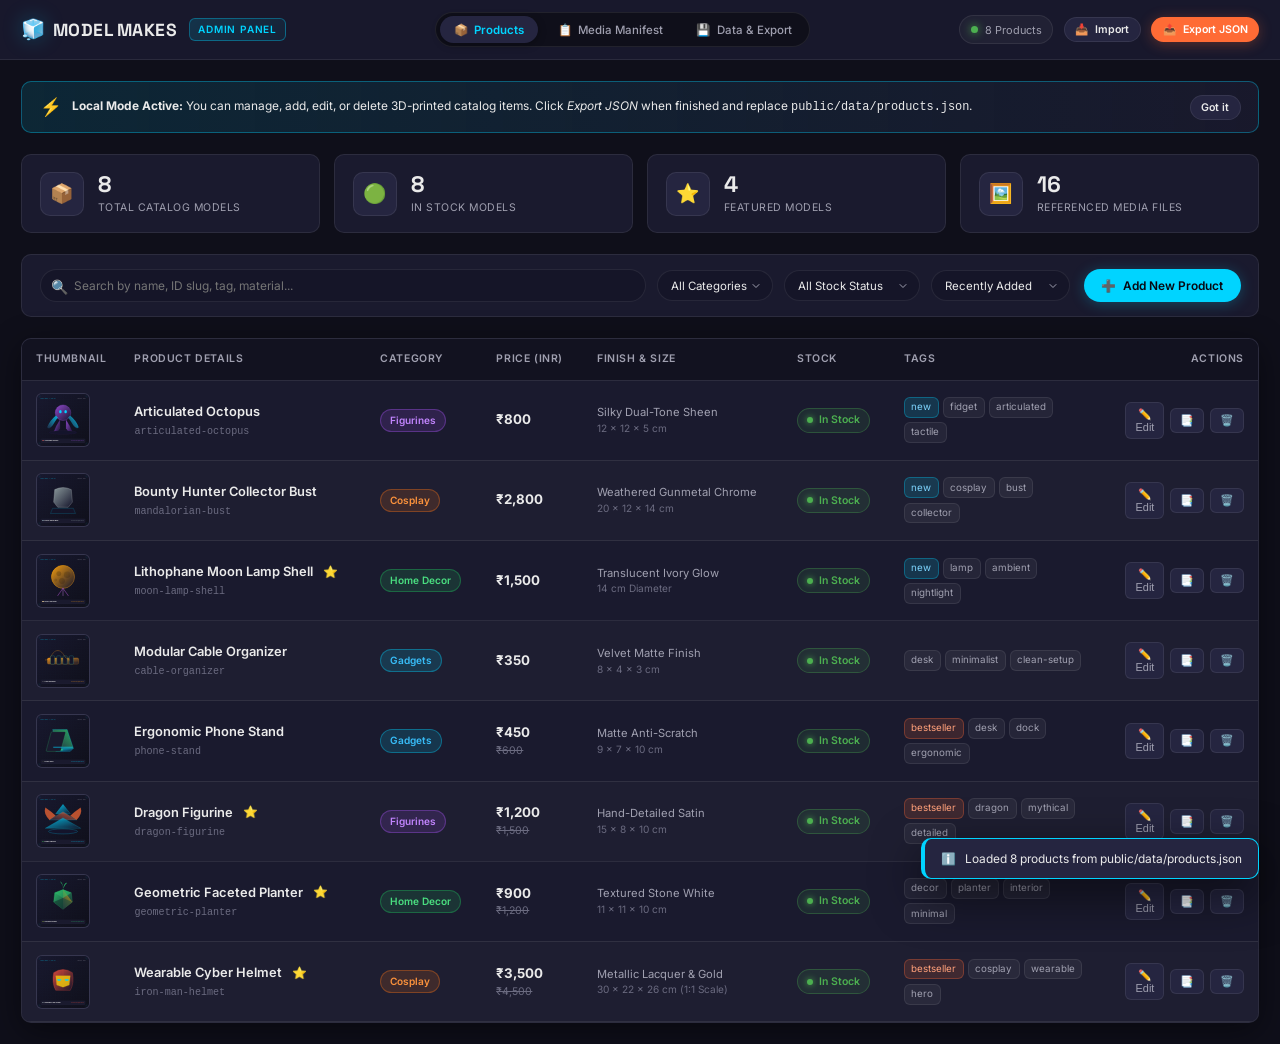
==== commit 179f47d5: "Refocus website and catalog on finished products (finish, dimensions, care) removing raw 3D printing" ====
--- a/admin/admin.html
+++ b/admin/admin.html
@@ -155,7 +155,7 @@
               <th>Product Details</th>
               <th>Category</th>
               <th>Price (INR)</th>
-              <th>Specs</th>
+              <th>Finish & Size</th>
               <th>Stock</th>
               <th>Tags</th>
               <th style="text-align: right; width: 140px;">Actions</th>
@@ -373,9 +373,9 @@
           <div class="form-group">
             <label class="form-label" for="form-description">
               <span>Description</span>
-              <span class="form-hint">Maker notes, finish details & dimensions</span>
+              <span class="form-hint">Finish details, design highlights & dimensions</span>
             </label>
-            <textarea id="form-description" class="form-textarea" placeholder="Detailed dragon model, 15cm tall. PLA+ with hand-painted finish."></textarea>
+            <textarea id="form-description" class="form-textarea" placeholder="Detailed dragon display model, 15cm tall with hand-painted satin finish."></textarea>
           </div>
         </div>
 
@@ -427,33 +427,33 @@
           </div>
         </div>
 
-        <!-- Section 3: Technical 3D-Print Specifications -->
+        <!-- Section 3: Product Finish & Specifications -->
         <div class="form-section">
-          <h3 class="section-title"><span>⚙️</span> 3D-Print Specifications</h3>
+          <h3 class="section-title"><span>✨</span> Product Finish & Dimensions</h3>
           
           <div class="form-grid-4">
-            <!-- Material -->
-            <div class="form-group">
-              <label class="form-label" for="form-material">
-                <span>Material</span>
-              </label>
-              <input type="text" id="form-material" class="form-input" list="material-suggestions" placeholder="PLA+">
-              <datalist id="material-suggestions">
-                <option value="PLA">
-                <option value="PLA+">
-                <option value="Silk PLA">
-                <option value="PETG">
-                <option value="ABS">
-                <option value="TPU">
-                <option value="Resin">
-                <option value="Carbon Fiber PLA">
+            <!-- Finish / Appearance -->
+            <div class="form-group">
+              <label class="form-label" for="form-finish">
+                <span>Finish / Appearance</span>
+              </label>
+              <input type="text" id="form-finish" class="form-input" list="finish-suggestions" placeholder="Hand-Detailed Satin">
+              <datalist id="finish-suggestions">
+                <option value="Hand-Detailed Satin">
+                <option value="Silky Dual-Tone Sheen">
+                <option value="Matte Anti-Scratch">
+                <option value="Textured Stone Finish">
+                <option value="Weathered Chrome Metallic">
+                <option value="Translucent Ambient Glow">
+                <option value="High Gloss Polished">
+                <option value="Metallic Crimson & Gold">
               </datalist>
             </div>
 
             <!-- Dimensions -->
             <div class="form-group">
               <label class="form-label" for="form-dimensions">
-                <span>Dimensions</span>
+                <span>Dimensions / Size</span>
               </label>
               <input type="text" id="form-dimensions" class="form-input" placeholder="15 × 8 × 10 cm">
             </div>
@@ -463,15 +463,15 @@
               <label class="form-label" for="form-weight">
                 <span>Weight</span>
               </label>
-              <input type="text" id="form-weight" class="form-input" placeholder="120g">
-            </div>
-
-            <!-- Print Time -->
-            <div class="form-group">
-              <label class="form-label" for="form-print-time">
-                <span>Print Time</span>
-              </label>
-              <input type="text" id="form-print-time" class="form-input" placeholder="6 hours">
+              <input type="text" id="form-weight" class="form-input" placeholder="185g">
+            </div>
+
+            <!-- Features / Included -->
+            <div class="form-group">
+              <label class="form-label" for="form-features">
+                <span>Key Features / Included</span>
+              </label>
+              <input type="text" id="form-features" class="form-input" placeholder="Ready to Display">
             </div>
           </div>
         </div>
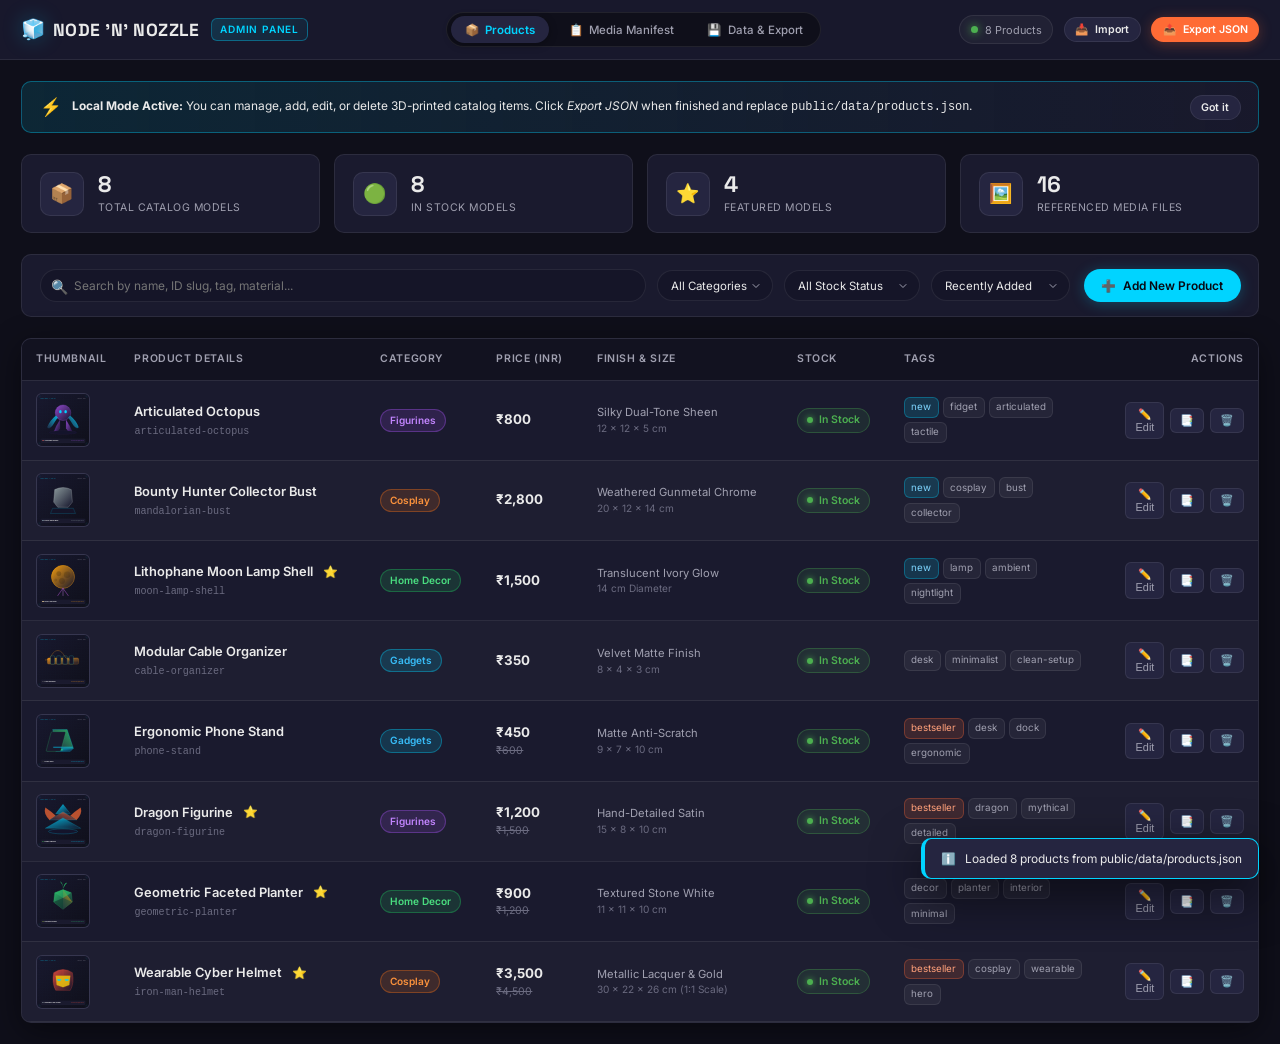
==== commit 5c38d32a: "Rebrand website and admin to Node 'n' Nozzle" ====
--- a/admin/admin.html
+++ b/admin/admin.html
@@ -3,7 +3,7 @@
 <head>
   <meta charset="UTF-8">
   <meta name="viewport" content="width=device-width, initial-scale=1.0">
-  <title>Model Makes — Local Admin Panel</title>
+  <title>Node 'n' Nozzle — Local Admin Panel</title>
   
   <!-- Google Fonts: Inter & Space Grotesk -->
   <link rel="preconnect" href="https://fonts.googleapis.com">
@@ -21,7 +21,7 @@
       <div class="brand-section">
         <div class="brand-logo">
           <span class="cube-icon">🧊</span>
-          <span>MODEL MAKES</span>
+          <span>NODE 'N' NOZZLE</span>
         </div>
         <span class="brand-tag">Admin Panel</span>
       </div>
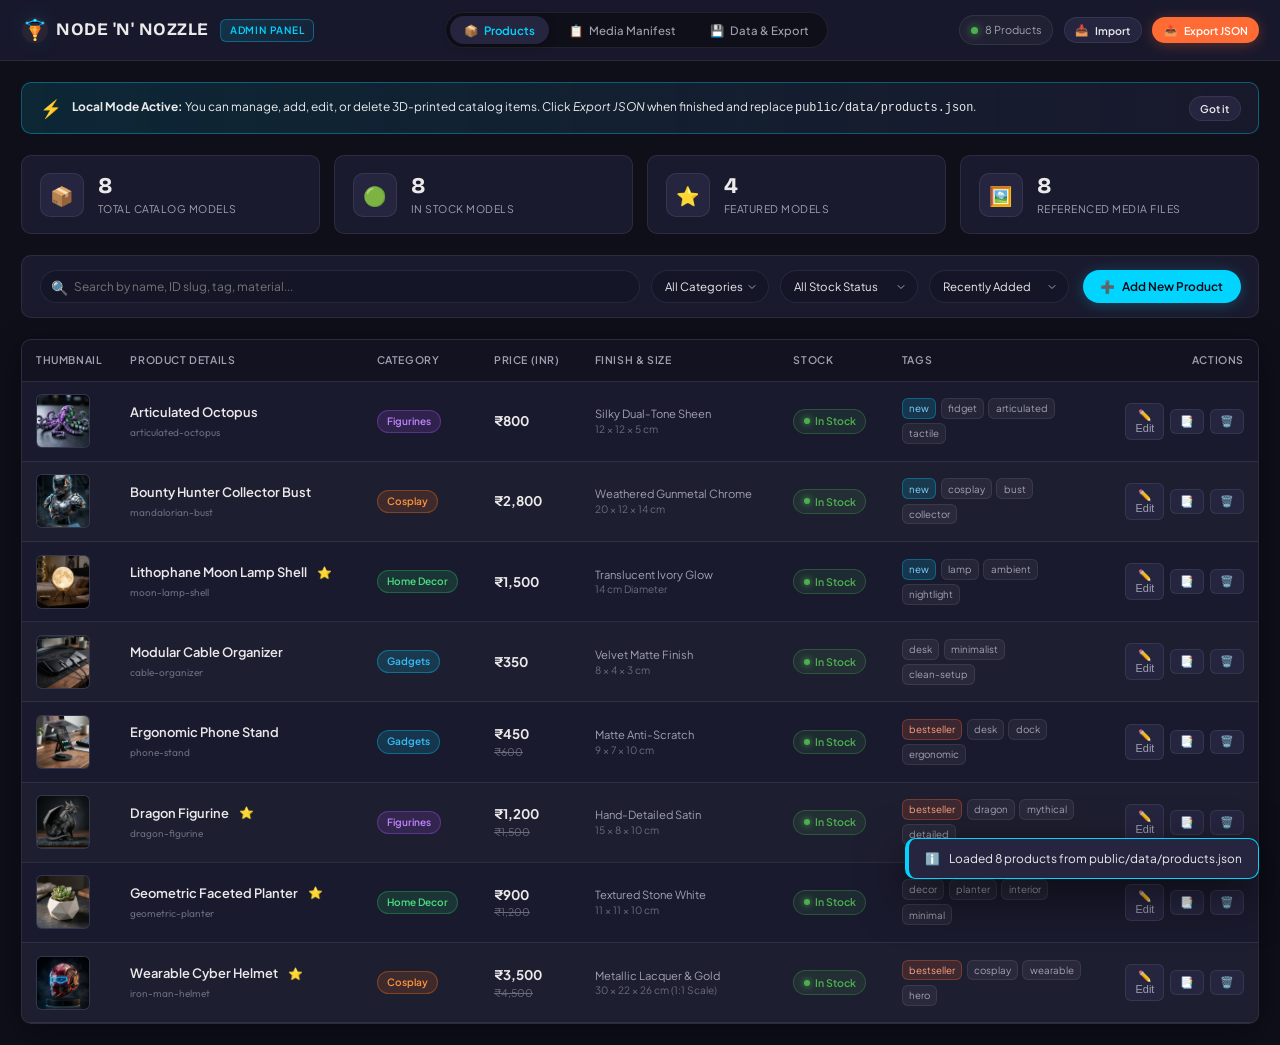
==== commit 098fcb17: "Enhance typography with crafty maker fonts (Bricolage Grotesque, Outfit, Plus Jakarta Sans) and add " ====
--- a/admin/admin.html
+++ b/admin/admin.html
@@ -5,10 +5,13 @@
   <meta name="viewport" content="width=device-width, initial-scale=1.0">
   <title>Node 'n' Nozzle — Local Admin Panel</title>
   
-  <!-- Google Fonts: Inter & Space Grotesk -->
+  <!-- Google Fonts: Crafty Artisan Typography -->
   <link rel="preconnect" href="https://fonts.googleapis.com">
   <link rel="preconnect" href="https://fonts.gstatic.com" crossorigin>
-  <link href="https://fonts.googleapis.com/css2?family=Inter:wght@400;500;600;700&family=Space+Grotesk:wght@500;600;700&display=swap" rel="stylesheet">
+  <link href="https://fonts.googleapis.com/css2?family=Bricolage+Grotesque:opsz,wght@12..96,600;12..96,700;12..96,800&family=Outfit:wght@400;500;600;700&family=Plus+Jakarta+Sans:wght@400;500;600;700&display=swap" rel="stylesheet">
+  
+  <!-- Craft Favicon -->
+  <link rel="icon" type="image/svg+xml" href="favicon.svg">
   
   <!-- Admin Stylesheet -->
   <link rel="stylesheet" href="admin.css">
@@ -20,7 +23,7 @@
     <div class="header-container">
       <div class="brand-section">
         <div class="brand-logo">
-          <span class="cube-icon">🧊</span>
+          <span class="cube-icon"><img src="logo-icon.svg" alt="Node 'n' Nozzle" width="24" height="24"></span>
           <span>NODE 'N' NOZZLE</span>
         </div>
         <span class="brand-tag">Admin Panel</span>
--- a/admin/admin.css
+++ b/admin/admin.css
@@ -36,9 +36,10 @@
   --radius-full: 9999px;
   --transition-fast: 0.15s ease;
   --transition-base: 0.25s ease;
-  --font-body: 'Inter', -apple-system, BlinkMacSystemFont, 'Segoe UI', Roboto, sans-serif;
-  --font-heading: 'Space Grotesk', -apple-system, BlinkMacSystemFont, sans-serif;
-  --font-mono: 'JetBrains Mono', 'Fira Code', 'Consolas', monospace;
+  --font-body: 'Plus Jakarta Sans', -apple-system, BlinkMacSystemFont, 'Segoe UI', Roboto, sans-serif;
+  --font-heading: 'Bricolage Grotesque', 'Outfit', -apple-system, BlinkMacSystemFont, sans-serif;
+  --font-subheading: 'Outfit', sans-serif;
+  --font-mono: 'Outfit', -apple-system, BlinkMacSystemFont, sans-serif;
 }
 
 /* ----------------- Reset & Base ----------------- */
@@ -115,8 +116,19 @@
 }
 
 .brand-logo .cube-icon {
-  font-size: 1.4rem;
+  display: inline-flex;
+  align-items: center;
+  justify-content: center;
+  width: 28px;
+  height: 28px;
   filter: drop-shadow(0 0 10px var(--accent-glow));
+}
+
+.brand-logo .cube-icon img,
+.brand-logo .cube-icon svg {
+  width: 100%;
+  height: 100%;
+  display: block;
 }
 
 .brand-tag {
